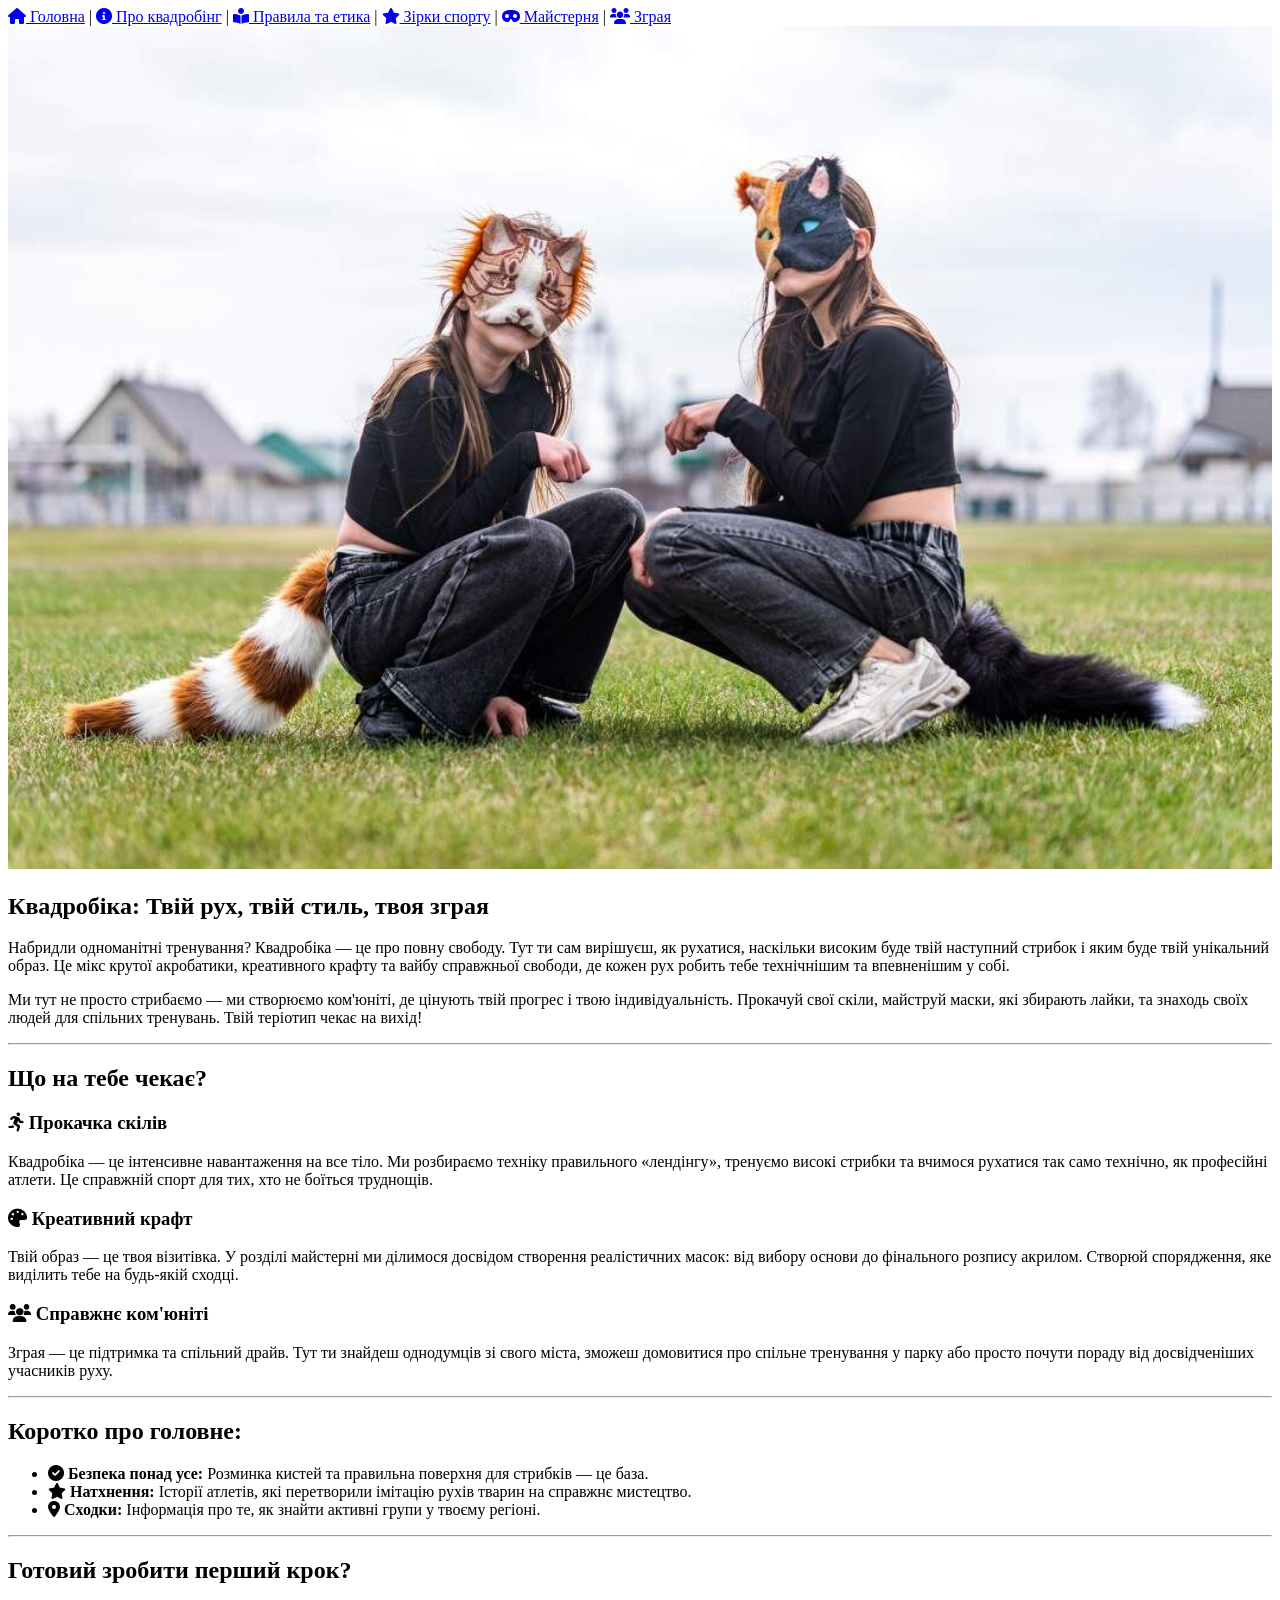
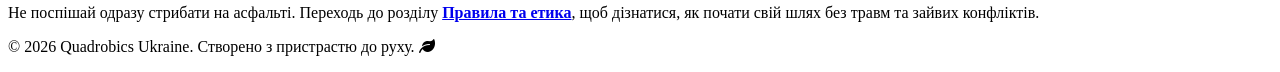
==== index.html @ 2542fe35 "feat: complete static HTML pages" ====
<!DOCTYPE html>
<html lang="uk">
<head>
    <meta charset="UTF-8">
    <meta name="viewport" content="width=device-width, initial-scale=1.0">
    <title>Квадробіка — Головна</title>
    <link rel="stylesheet" href="https://cdnjs.cloudflare.com/ajax/libs/font-awesome/6.0.0/css/all.min.css">
</head>
<body>

<header>
    <nav>
        <a href="index.html"><i class="fas fa-home"></i> Головна</a> | 
        <a href="about.html"><i class="fas fa-info-circle"></i> Про квадробінг</a> | 
        <a href="guide.html"><i class="fas fa-book-reader"></i> Правила та етика</a> | 
        <a href="influencers.html"><i class="fas fa-star"></i> Зірки спорту</a> | 
        <a href="mask.html"><i class="fas fa-mask"></i> Майстерня</a> | 
        <a href="community.html"><i class="fas fa-users"></i> Зграя</a>
    </nav>
</header>

<main>
    <section id="hero">
        <img src="resources/quadrobics.jpg" alt="Квадробер на траві" width="100%">
        <h1>Квадробіка: Твій рух, твій стиль, твоя зграя</h1>
        <p>
            Набридли одноманітні тренування? Квадробіка — це про повну свободу. Тут ти сам вирішуєш, 
            як рухатися, наскільки високим буде твій наступний стрибок і яким буде твій унікальний образ. 
            Це мікс крутої акробатики, креативного крафту та вайбу справжньої свободи, де кожен рух 
            робить тебе технічнішим та впевненішим у собі.
        </p>
        <p>
            Ми тут не просто стрибаємо — ми створюємо ком'юніті, де цінують твій прогрес і твою 
            індивідуальність. Прокачуй свої скіли, майструй маски, які збирають лайки, та знаходь 
            своїх людей для спільних тренувань. Твій теріотип чекає на вихід!
        </p>
    </section>

    <hr>

    <section id="features">
        <h2>Що на тебе чекає?</h2>
        <div>
            <h3><i class="fas fa-running"></i> Прокачка скілів</h3>
            <p>Квадробіка — це інтенсивне навантаження на все тіло. Ми розбираємо техніку правильного «лендінгу», тренуємо високі стрибки та вчимося рухатися так само технічно, як професійні атлети. Це справжній спорт для тих, хто не боїться труднощів.</p>
        </div>
        <div>
            <h3><i class="fas fa-palette"></i> Креативний крафт</h3>
            <p>Твій образ — це твоя візитівка. У розділі майстерні ми ділимося досвідом створення реалістичних масок: від вибору основи до фінального розпису акрилом. Створюй спорядження, яке виділить тебе на будь-якій сходці.</p>
        </div>
        <div>
            <h3><i class="fas fa-users"></i> Справжнє ком'юніті</h3>
            <p>Зграя — це підтримка та спільний драйв. Тут ти знайдеш однодумців зі свого міста, зможеш домовитися про спільне тренування у парку або просто почути пораду від досвідченіших учасників руху.</p>
        </div>
    </section>

    <hr>

    <section id="essentials">
        <h2>Коротко про головне:</h2>
        <ul>
            <li><i class="fas fa-check-circle"></i> <b>Безпека понад усе:</b> Розминка кистей та правильна поверхня для стрибків — це база.</li>
            <li><i class="fas fa-star"></i> <b>Натхнення:</b> Історії атлетів, які перетворили імітацію рухів тварин на справжнє мистецтво.</li>
            <li><i class="fas fa-map-marker-alt"></i> <b>Сходки:</b> Інформація про те, як знайти активні групи у твоєму регіоні.</li>
        </ul>
    </section>

    <hr>

    <section id="call-to-action">
        <h2>Готовий зробити перший крок?</h2>
        <p>Не поспішай одразу стрибати на асфальті. Переходь до розділу <b><a href="guide.html">Правила та етика</a></b>, щоб дізнатися, як почати свій шлях без травм та зайвих конфліктів.</p>
    </section>
</main>

<footer>
    <p>&copy; 2026 Quadrobics Ukraine. Створено з пристрастю до руху. <i class="fas fa-leaf"></i></p>
</footer>

</body>
</html>
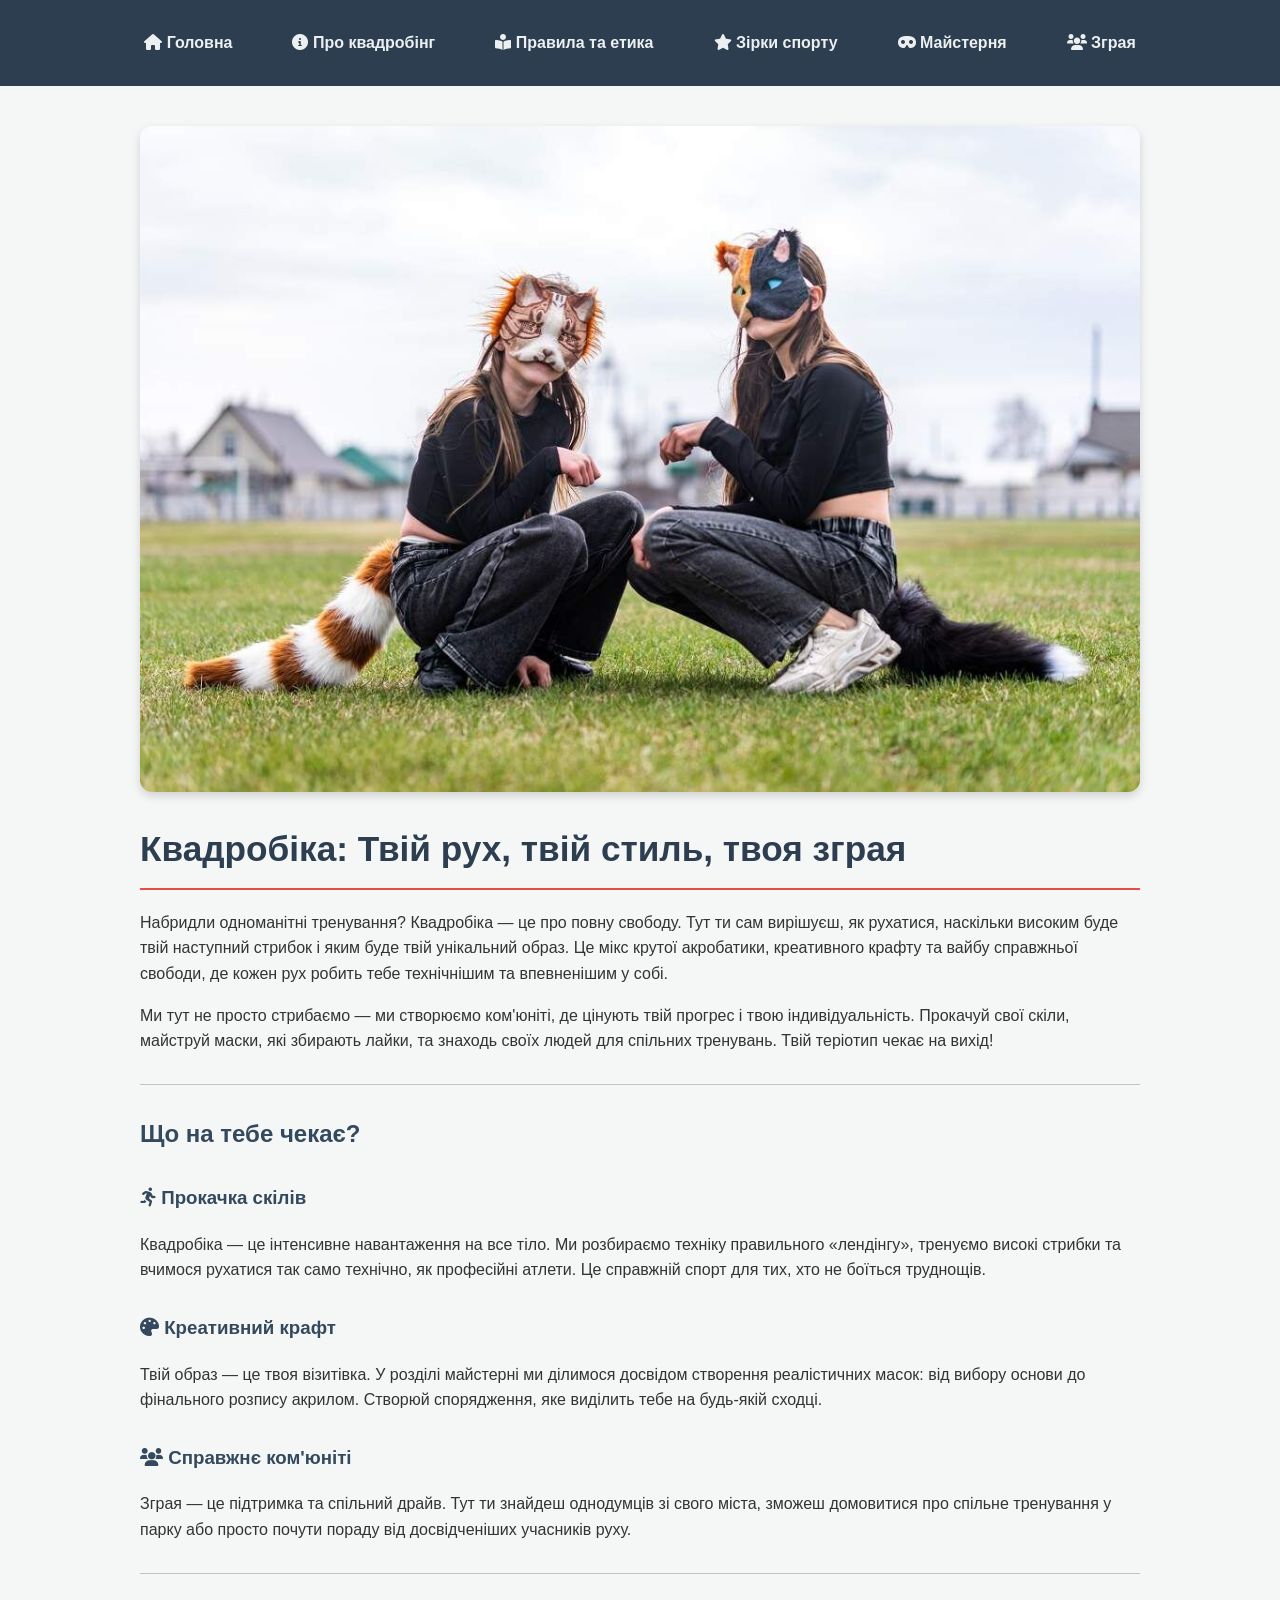
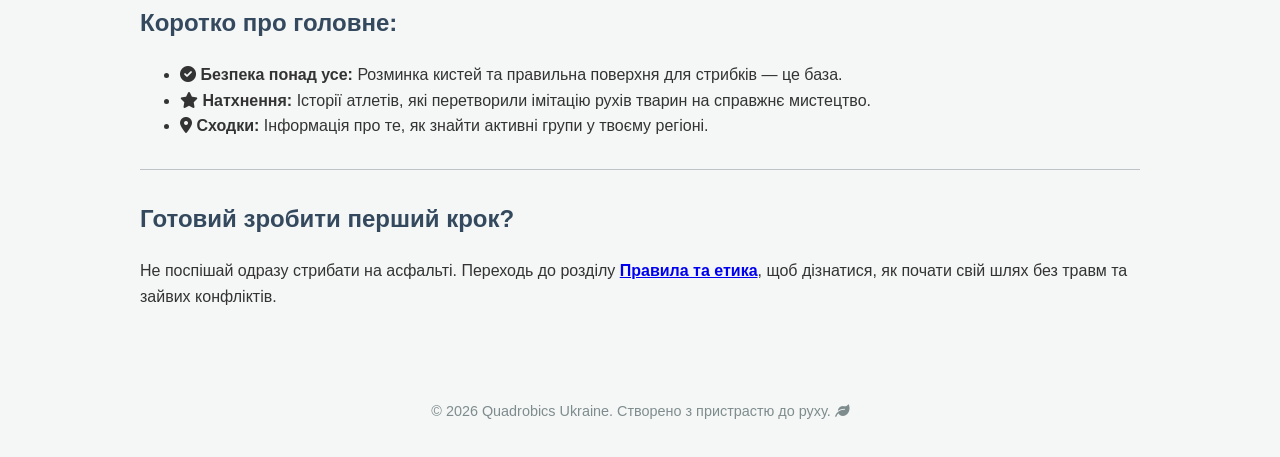
==== commit 1ad84b3a: "style: apply modern UI and interactive menu" ====
--- a/index.html
+++ b/index.html
@@ -4,78 +4,81 @@
     <meta charset="UTF-8">
     <meta name="viewport" content="width=device-width, initial-scale=1.0">
     <title>Квадробіка — Головна</title>
+    <link rel="stylesheet" href="style.css">
     <link rel="stylesheet" href="https://cdnjs.cloudflare.com/ajax/libs/font-awesome/6.0.0/css/all.min.css">
 </head>
 <body>
 
-<header>
-    <nav>
-        <a href="index.html"><i class="fas fa-home"></i> Головна</a> | 
-        <a href="about.html"><i class="fas fa-info-circle"></i> Про квадробінг</a> | 
-        <a href="guide.html"><i class="fas fa-book-reader"></i> Правила та етика</a> | 
-        <a href="influencers.html"><i class="fas fa-star"></i> Зірки спорту</a> | 
-        <a href="mask.html"><i class="fas fa-mask"></i> Майстерня</a> | 
-        <a href="community.html"><i class="fas fa-users"></i> Зграя</a>
-    </nav>
-</header>
+    <header>
+        <nav>
+            <ul class="nav-menu">
+                <li class="nav-item"><a href="index.html" class="nav-link"><i class="fas fa-home"></i> Головна</a></li>
+                <li class="nav-item"><a href="about.html" class="nav-link"><i class="fas fa-info-circle"></i> Про квадробінг</a></li>
+                <li class="nav-item"><a href="guide.html" class="nav-link"><i class="fas fa-book-reader"></i> Правила та етика</a></li>
+                <li class="nav-item"><a href="influencers.html" class="nav-link"><i class="fas fa-star"></i> Зірки спорту</a></li>
+                <li class="nav-item"><a href="mask.html" class="nav-link"><i class="fas fa-mask"></i> Майстерня</a></li>
+                <li class="nav-item"><a href="community.html" class="nav-link"><i class="fas fa-users"></i> Зграя</a></li>
+            </ul>
+        </nav>
+    </header>
 
-<main>
-    <section id="hero">
-        <img src="resources/quadrobics.jpg" alt="Квадробер на траві" width="100%">
-        <h1>Квадробіка: Твій рух, твій стиль, твоя зграя</h1>
-        <p>
-            Набридли одноманітні тренування? Квадробіка — це про повну свободу. Тут ти сам вирішуєш, 
-            як рухатися, наскільки високим буде твій наступний стрибок і яким буде твій унікальний образ. 
-            Це мікс крутої акробатики, креативного крафту та вайбу справжньої свободи, де кожен рух 
-            робить тебе технічнішим та впевненішим у собі.
-        </p>
-        <p>
-            Ми тут не просто стрибаємо — ми створюємо ком'юніті, де цінують твій прогрес і твою 
-            індивідуальність. Прокачуй свої скіли, майструй маски, які збирають лайки, та знаходь 
-            своїх людей для спільних тренувань. Твій теріотип чекає на вихід!
-        </p>
-    </section>
+    <main>
+        <section id="hero">
+            <img src="resources/quadrobics.jpg" alt="Квадробер на траві" width="100%">
+            <h1>Квадробіка: Твій рух, твій стиль, твоя зграя</h1>
+            <p>
+                Набридли одноманітні тренування? Квадробіка — це про повну свободу. Тут ти сам вирішуєш, 
+                як рухатися, наскільки високим буде твій наступний стрибок і яким буде твій унікальний образ. 
+                Це мікс крутої акробатики, креативного крафту та вайбу справжньої свободи, де кожен рух 
+                робить тебе технічнішим та впевненішим у собі.
+            </p>
+            <p>
+                Ми тут не просто стрибаємо — ми створюємо ком'юніті, де цінують твій прогрес і твою 
+                індивідуальність. Прокачуй свої скіли, майструй маски, які збирають лайки, та знаходь 
+                своїх людей для спільних тренувань. Твій теріотип чекає на вихід!
+            </p>
+        </section>
 
-    <hr>
+        <hr>
 
-    <section id="features">
-        <h2>Що на тебе чекає?</h2>
-        <div>
-            <h3><i class="fas fa-running"></i> Прокачка скілів</h3>
-            <p>Квадробіка — це інтенсивне навантаження на все тіло. Ми розбираємо техніку правильного «лендінгу», тренуємо високі стрибки та вчимося рухатися так само технічно, як професійні атлети. Це справжній спорт для тих, хто не боїться труднощів.</p>
-        </div>
-        <div>
-            <h3><i class="fas fa-palette"></i> Креативний крафт</h3>
-            <p>Твій образ — це твоя візитівка. У розділі майстерні ми ділимося досвідом створення реалістичних масок: від вибору основи до фінального розпису акрилом. Створюй спорядження, яке виділить тебе на будь-якій сходці.</p>
-        </div>
-        <div>
-            <h3><i class="fas fa-users"></i> Справжнє ком'юніті</h3>
-            <p>Зграя — це підтримка та спільний драйв. Тут ти знайдеш однодумців зі свого міста, зможеш домовитися про спільне тренування у парку або просто почути пораду від досвідченіших учасників руху.</p>
-        </div>
-    </section>
+        <section id="features">
+            <h2>Що на тебе чекає?</h2>
+            <div>
+                <h3><i class="fas fa-running"></i> Прокачка скілів</h3>
+                <p>Квадробіка — це інтенсивне навантаження на все тіло. Ми розбираємо техніку правильного «лендінгу», тренуємо високі стрибки та вчимося рухатися так само технічно, як професійні атлети. Це справжній спорт для тих, хто не боїться труднощів.</p>
+            </div>
+            <div>
+                <h3><i class="fas fa-palette"></i> Креативний крафт</h3>
+                <p>Твій образ — це твоя візитівка. У розділі майстерні ми ділимося досвідом створення реалістичних масок: від вибору основи до фінального розпису акрилом. Створюй спорядження, яке виділить тебе на будь-якій сходці.</p>
+            </div>
+            <div>
+                <h3><i class="fas fa-users"></i> Справжнє ком'юніті</h3>
+                <p>Зграя — це підтримка та спільний драйв. Тут ти знайдеш однодумців зі свого міста, зможеш домовитися про спільне тренування у парку або просто почути пораду від досвідченіших учасників руху.</p>
+            </div>
+        </section>
 
-    <hr>
+        <hr>
 
-    <section id="essentials">
-        <h2>Коротко про головне:</h2>
-        <ul>
-            <li><i class="fas fa-check-circle"></i> <b>Безпека понад усе:</b> Розминка кистей та правильна поверхня для стрибків — це база.</li>
-            <li><i class="fas fa-star"></i> <b>Натхнення:</b> Історії атлетів, які перетворили імітацію рухів тварин на справжнє мистецтво.</li>
-            <li><i class="fas fa-map-marker-alt"></i> <b>Сходки:</b> Інформація про те, як знайти активні групи у твоєму регіоні.</li>
-        </ul>
-    </section>
+        <section id="essentials">
+            <h2>Коротко про головне:</h2>
+            <ul>
+                <li><i class="fas fa-check-circle"></i> <b>Безпека понад усе:</b> Розминка кистей та правильна поверхня для стрибків — це база.</li>
+                <li><i class="fas fa-star"></i> <b>Натхнення:</b> Історії атлетів, які перетворили імітацію рухів тварин на справжнє мистецтво.</li>
+                <li><i class="fas fa-map-marker-alt"></i> <b>Сходки:</b> Інформація про те, як знайти активні групи у твоєму регіоні.</li>
+            </ul>
+        </section>
 
-    <hr>
+        <hr>
 
-    <section id="call-to-action">
-        <h2>Готовий зробити перший крок?</h2>
-        <p>Не поспішай одразу стрибати на асфальті. Переходь до розділу <b><a href="guide.html">Правила та етика</a></b>, щоб дізнатися, як почати свій шлях без травм та зайвих конфліктів.</p>
-    </section>
-</main>
+        <section id="call-to-action">
+            <h2>Готовий зробити перший крок?</h2>
+            <p>Не поспішай одразу стрибати на асфальті. Переходь до розділу <b><a href="guide.html">Правила та етика</a></b>, щоб дізнатися, як почати свій шлях без травм та зайвих конфліктів.</p>
+        </section>
+    </main>
 
-<footer>
-    <p>&copy; 2026 Quadrobics Ukraine. Створено з пристрастю до руху. <i class="fas fa-leaf"></i></p>
-</footer>
+    <footer>
+        <p>&copy; 2026 Quadrobics Ukraine. Створено з пристрастю до руху. <i class="fas fa-leaf"></i></p>
+    </footer>
 
 </body>
 </html>
--- a/style.css
+++ b/style.css
@@ -0,0 +1,101 @@
+body {
+    font-family: 'Segoe UI', Tahoma, Geneva, Verdana, sans-serif;
+    margin: 0;
+    padding: 0;
+    background-color: #f4f7f6; 
+    color: #333;
+    line-height: 1.6; 
+}
+
+main, footer {
+    max-width: 1000px; 
+    margin: 0 auto; 
+    padding: 20px 30px; 
+}
+
+img {
+    max-width: 100%; 
+    height: auto; 
+    border-radius: 12px; 
+    box-shadow: 0 4px 10px rgba(0,0,0,0.15); 
+    display: block;
+    margin: 20px auto; 
+}
+
+.nav-menu {
+    list-style-type: none; 
+    margin: 0;
+    padding: 15px 0;
+    background-color: #2c3e50; 
+    display: flex; 
+    justify-content: center;
+    flex-wrap: wrap; 
+    width: 100%; 
+}
+
+header {
+    padding: 0;
+}
+
+.nav-item {
+    margin: 5px 10px;
+}
+
+.nav-link {
+    display: block;
+    color: #ecf0f1;
+    text-decoration: none;
+    padding: 10px 20px;
+    font-weight: bold;
+    border-radius: 5px;
+    transition: all 0.3s ease; 
+}
+
+.nav-link:hover {
+    background-color: #e74c3c; 
+    color: white;
+    transform: translateY(-2px);
+}
+
+.nav-link:active {
+    background-color: #c0392b; 
+    transform: translateY(0);
+}
+
+.influencer-block {
+    background-color: #ffffff;
+    border-left: 5px solid #e74c3c; 
+    border-radius: 8px;
+    padding: 25px;
+    margin-bottom: 25px;
+    box-shadow: 0 2px 8px rgba(0,0,0,0.05);
+}
+
+h1 {
+    color: #2c3e50;
+    font-size: 2.2em;
+    border-bottom: 2px solid #e74c3c;
+    padding-bottom: 10px;
+    margin-bottom: 20px;
+}
+
+h2, h3 {
+    color: #34495e;
+    margin-top: 30px;
+}
+
+
+hr {
+    border: 0;
+    height: 1px;
+    background: #bdc3c7; 
+    margin: 30px 0;
+}
+
+footer {
+    text-align: center;
+    margin-top: 20px;
+    padding: 20px;
+    color: #7f8c8d;
+    font-size: 0.9em;
+}
